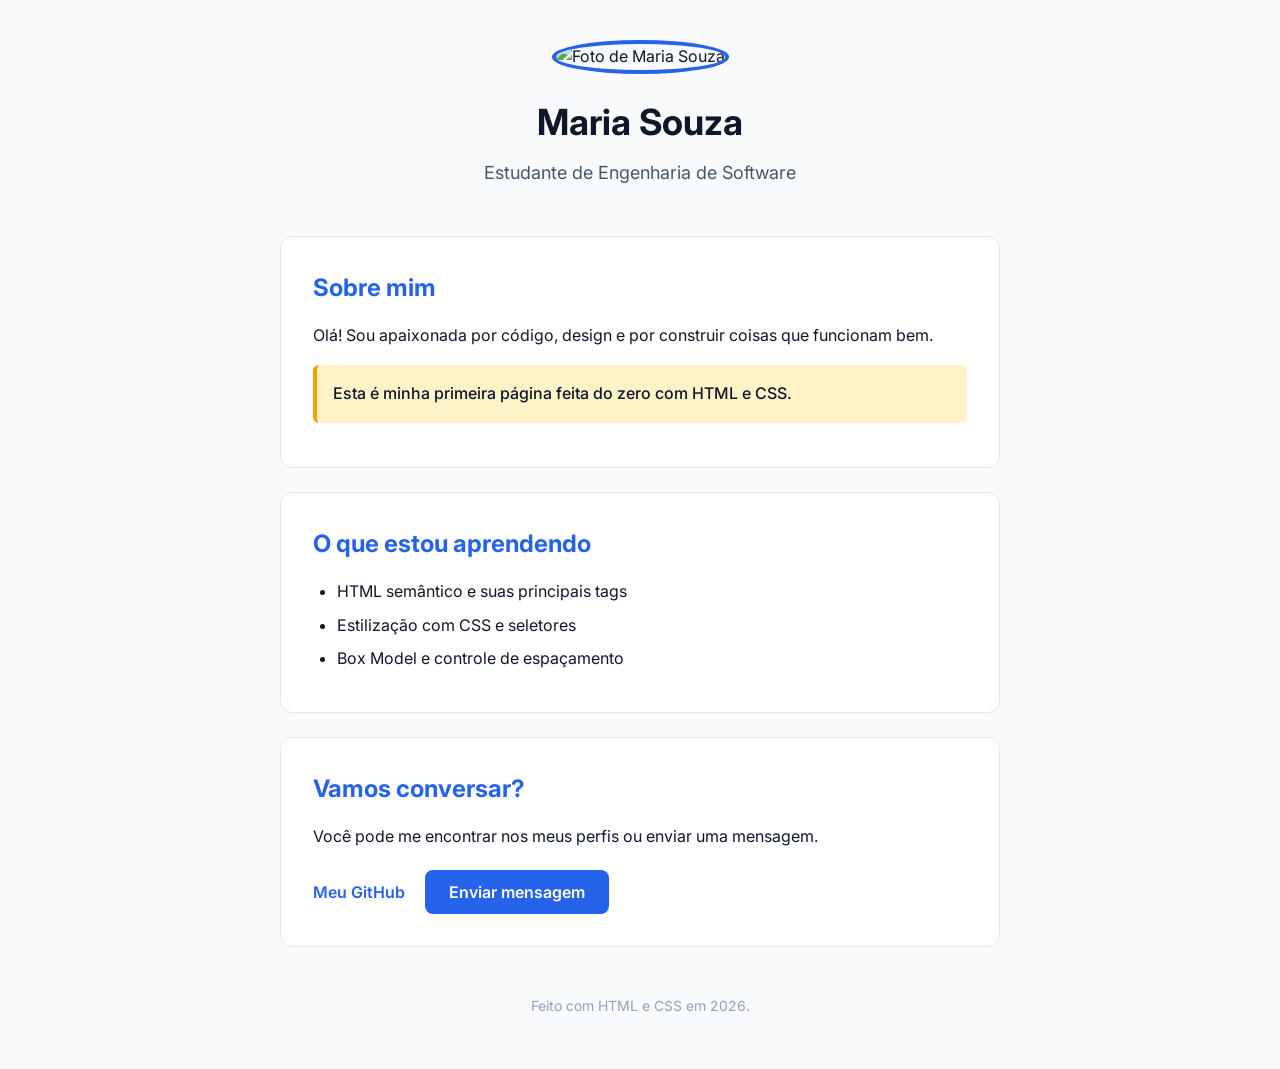
==== aula-03/index.html @ 96e099a7 "adiciona inicio aula 3" ====
<!doctype html>
<html lang="pt-BR">
  <head>
    <meta charset="UTF-8" />
    <title>Maria Souza · Sobre mim</title>
    <link rel="preconnect" href="https://fonts.googleapis.com" />
    <link rel="preconnect" href="https://fonts.gstatic.com" crossorigin />
    <link
      href="https://fonts.googleapis.com/css2?family=Inter:wght@400;500;600;700&display=swap"
      rel="stylesheet"
    />
    <style>
      /* ===== Reset universal ===== */
      /* Zera margens e paddings padrão do navegador
       e padroniza o cálculo de tamanho dos elementos */
      * {
        margin: 0;
        padding: 0;
        box-sizing: border-box;
      }

      /* ===== Base do documento ===== */
      body {
        font-family: 'Inter', system-ui, sans-serif;
        background: #f8fafc;
        color: #0f172a;
        padding: 40px 20px;
        line-height: 1.6;
      }

      /* ===== Cabeçalho centralizado ===== */
      header {
        text-align: center;
        margin-bottom: 48px;
      }

      header img {
        width: 140px;
        height: 140px;
        border-radius: 50%;
        border: 4px solid #2563eb;
        margin-bottom: 20px;
        object-fit: cover;
      }

      h1 {
        font-size: 36px;
        margin-bottom: 8px;
      }

      .cargo {
        color: #475569;
        font-size: 18px;
      }

      /* ===== Conteúdo principal centralizado ===== */
      main {
        max-width: 720px;
        margin: 0 auto;
      }

      /* ===== Cada bloco vira um card ===== */
      section {
        background: white;
        padding: 32px;
        border: 1px solid #e2e8f0;
        border-radius: 12px;
        margin-bottom: 24px;
      }

      h2 {
        font-size: 24px;
        color: #2563eb;
        margin-bottom: 16px;
      }

      p {
        margin-bottom: 12px;
      }

      /* ===== Parágrafo destacado ===== */
      .destaque {
        background: #fef3c7;
        padding: 16px;
        border-left: 4px solid #f59e0b;
        border-radius: 6px;
        font-weight: 500;
        margin-top: 16px;
      }

      /* ===== Lista ===== */
      ul {
        padding-left: 24px;
      }

      ul li {
        margin-bottom: 8px;
      }

      /* ===== Link ===== */
      a {
        color: #2563eb;
        text-decoration: none;
        font-weight: 600;
        display: inline-block;
        margin-right: 16px;
        margin-top: 8px;
      }

      a:hover {
        text-decoration: underline;
      }

      /* ===== Botão ===== */
      button {
        background: #2563eb;
        color: white;
        border: none;
        padding: 12px 24px;
        font-size: 16px;
        border-radius: 8px;
        cursor: pointer;
        font-family: inherit;
        font-weight: 600;
        margin-top: 8px;
      }

      button:hover {
        background: #1d4ed8;
      }

      /* ===== Rodapé ===== */
      footer {
        text-align: center;
        margin-top: 48px;
        color: #94a3b8;
        font-size: 14px;
      }
    </style>
  </head>
  <body>
    <header>
      <img
        src="https://ui-avatars.com/api/?name=Maria+Souza&background=2563eb&color=ffffff&size=280&bold=true&font-size=0.4"
        alt="Foto de Maria Souza"
      />
      <h1>Maria Souza</h1>
      <p class="cargo">Estudante de Engenharia de Software</p>
    </header>

    <main>
      <section>
        <h2>Sobre mim</h2>
        <p>
          Olá! Sou apaixonada por código, design e por construir coisas que
          funcionam bem.
        </p>
        <p class="destaque">
          Esta é minha primeira página feita do zero com HTML e CSS.
        </p>
      </section>

      <section>
        <h2>O que estou aprendendo</h2>
        <ul>
          <li>HTML semântico e suas principais tags</li>
          <li>Estilização com CSS e seletores</li>
          <li>Box Model e controle de espaçamento</li>
        </ul>
      </section>

      <section>
        <h2>Vamos conversar?</h2>
        <p>Você pode me encontrar nos meus perfis ou enviar uma mensagem.</p>
        <a href="https://github.com/maria">Meu GitHub</a>
        <button>Enviar mensagem</button>
      </section>
    </main>

    <footer>
      <p>Feito com HTML e CSS em 2026.</p>
    </footer>
  </body>
</html>
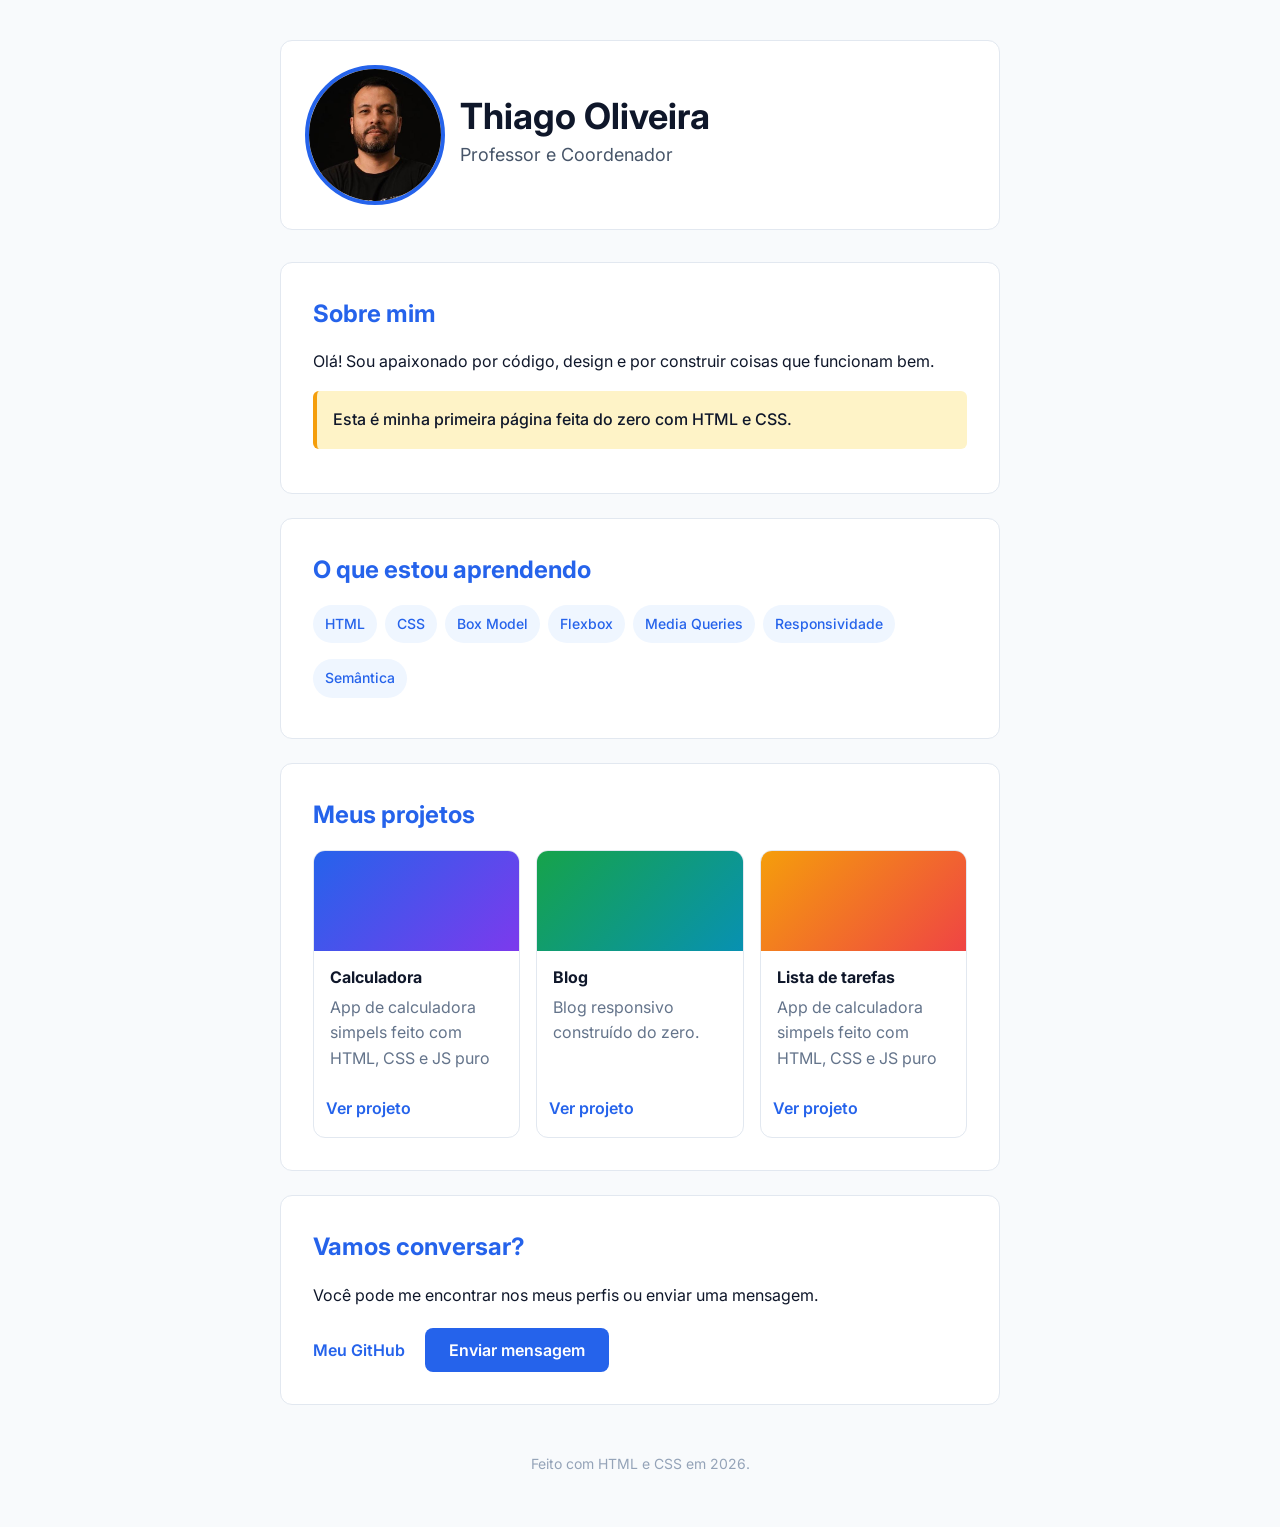
==== commit b5a116c8: "adiciona final aula 3" ====
--- a/aula-03/index.html
+++ b/aula-03/index.html
@@ -2,157 +2,29 @@
 <html lang="pt-BR">
   <head>
     <meta charset="UTF-8" />
-    <title>Maria Souza · Sobre mim</title>
+    <title>Thiago Oliveira · Sobre mim</title>
     <link rel="preconnect" href="https://fonts.googleapis.com" />
     <link rel="preconnect" href="https://fonts.gstatic.com" crossorigin />
     <link
       href="https://fonts.googleapis.com/css2?family=Inter:wght@400;500;600;700&display=swap"
       rel="stylesheet"
     />
-    <style>
-      /* ===== Reset universal ===== */
-      /* Zera margens e paddings padrão do navegador
-       e padroniza o cálculo de tamanho dos elementos */
-      * {
-        margin: 0;
-        padding: 0;
-        box-sizing: border-box;
-      }
-
-      /* ===== Base do documento ===== */
-      body {
-        font-family: 'Inter', system-ui, sans-serif;
-        background: #f8fafc;
-        color: #0f172a;
-        padding: 40px 20px;
-        line-height: 1.6;
-      }
-
-      /* ===== Cabeçalho centralizado ===== */
-      header {
-        text-align: center;
-        margin-bottom: 48px;
-      }
-
-      header img {
-        width: 140px;
-        height: 140px;
-        border-radius: 50%;
-        border: 4px solid #2563eb;
-        margin-bottom: 20px;
-        object-fit: cover;
-      }
-
-      h1 {
-        font-size: 36px;
-        margin-bottom: 8px;
-      }
-
-      .cargo {
-        color: #475569;
-        font-size: 18px;
-      }
-
-      /* ===== Conteúdo principal centralizado ===== */
-      main {
-        max-width: 720px;
-        margin: 0 auto;
-      }
-
-      /* ===== Cada bloco vira um card ===== */
-      section {
-        background: white;
-        padding: 32px;
-        border: 1px solid #e2e8f0;
-        border-radius: 12px;
-        margin-bottom: 24px;
-      }
-
-      h2 {
-        font-size: 24px;
-        color: #2563eb;
-        margin-bottom: 16px;
-      }
-
-      p {
-        margin-bottom: 12px;
-      }
-
-      /* ===== Parágrafo destacado ===== */
-      .destaque {
-        background: #fef3c7;
-        padding: 16px;
-        border-left: 4px solid #f59e0b;
-        border-radius: 6px;
-        font-weight: 500;
-        margin-top: 16px;
-      }
-
-      /* ===== Lista ===== */
-      ul {
-        padding-left: 24px;
-      }
-
-      ul li {
-        margin-bottom: 8px;
-      }
-
-      /* ===== Link ===== */
-      a {
-        color: #2563eb;
-        text-decoration: none;
-        font-weight: 600;
-        display: inline-block;
-        margin-right: 16px;
-        margin-top: 8px;
-      }
-
-      a:hover {
-        text-decoration: underline;
-      }
-
-      /* ===== Botão ===== */
-      button {
-        background: #2563eb;
-        color: white;
-        border: none;
-        padding: 12px 24px;
-        font-size: 16px;
-        border-radius: 8px;
-        cursor: pointer;
-        font-family: inherit;
-        font-weight: 600;
-        margin-top: 8px;
-      }
-
-      button:hover {
-        background: #1d4ed8;
-      }
-
-      /* ===== Rodapé ===== */
-      footer {
-        text-align: center;
-        margin-top: 48px;
-        color: #94a3b8;
-        font-size: 14px;
-      }
-    </style>
+    <link rel="stylesheet" href="./estilo.css" />
   </head>
   <body>
     <header>
-      <img
-        src="https://ui-avatars.com/api/?name=Maria+Souza&background=2563eb&color=ffffff&size=280&bold=true&font-size=0.4"
-        alt="Foto de Maria Souza"
-      />
-      <h1>Maria Souza</h1>
-      <p class="cargo">Estudante de Engenharia de Software</p>
+      <img src="./images/thiago.jpeg" alt="Foto de Thiago Oliveira" />
+      <div>
+        <h1>Thiago Oliveira</h1>
+        <p class="cargo">Professor e Coordenador</p>
+      </div>
     </header>
 
     <main>
       <section>
         <h2>Sobre mim</h2>
         <p>
-          Olá! Sou apaixonada por código, design e por construir coisas que
+          Olá! Sou apaixonado por código, design e por construir coisas que
           funcionam bem.
         </p>
         <p class="destaque">
@@ -160,19 +32,49 @@
         </p>
       </section>
 
-      <section>
+      <section class="skills">
         <h2>O que estou aprendendo</h2>
         <ul>
-          <li>HTML semântico e suas principais tags</li>
-          <li>Estilização com CSS e seletores</li>
-          <li>Box Model e controle de espaçamento</li>
+          <li>HTML</li>
+          <li>CSS</li>
+          <li>Box Model</li>
+          <li>Flexbox</li>
+          <li>Media Queries</li>
+          <li>Responsividade</li>
+          <li>Semântica</li>
         </ul>
+      </section>
+
+      <section>
+        <h2>Meus projetos</h2>
+        <div class="projetos">
+          <article>
+            <div class="projeto-imagem projeto-1"></div>
+            <h3>Calculadora</h3>
+            <p>App de calculadora simpels feito com HTML, CSS e JS puro</p>
+            <a href="#">Ver projeto</a>
+          </article>
+
+          <article>
+            <div class="projeto-imagem projeto-2"></div>
+            <h3>Blog</h3>
+            <p>Blog responsivo construído do zero.</p>
+            <a href="#">Ver projeto</a>
+          </article>
+
+          <article>
+            <div class="projeto-imagem projeto-3"></div>
+            <h3>Lista de tarefas</h3>
+            <p>App de calculadora simpels feito com HTML, CSS e JS puro</p>
+            <a href="#">Ver projeto</a>
+          </article>
+        </div>
       </section>
 
       <section>
         <h2>Vamos conversar?</h2>
         <p>Você pode me encontrar nos meus perfis ou enviar uma mensagem.</p>
-        <a href="https://github.com/maria">Meu GitHub</a>
+        <a href="https://github.com/thiagobraddock">Meu GitHub</a>
         <button>Enviar mensagem</button>
       </section>
     </main>
--- a/aula-03/estilo.css
+++ b/aula-03/estilo.css
@@ -0,0 +1,209 @@
+/* ===== Reset universal ===== */
+/* Zera margens e paddings padrão do navegador
+       e padroniza o cálculo de tamanho dos elementos */
+* {
+  margin: 0;
+  padding: 0;
+  box-sizing: border-box;
+}
+
+/* ===== Base do documento ===== */
+body {
+  font-family: 'Inter', system-ui, sans-serif;
+  background: #f8fafc;
+  color: #0f172a;
+  padding: 40px 20px;
+  line-height: 1.6;
+}
+
+/* ===== Cabeçalho centralizado ===== */
+header {
+  display: flex;
+  align-items: center;
+  gap: 15px;
+  background-color: white;
+  border: 1px solid #e2e8f0;
+  border-radius: 12px;
+  max-width: 720px;
+  margin: 0 auto 32px auto;
+  /* top right bottom left */
+  padding: 24px;
+}
+
+header h1 {
+  margin-bottom: -4px;
+}
+
+header img {
+  width: 140px; /*largura*/
+  height: 140px; /*altura */
+  border-radius: 50%;
+  border: 4px solid #2563eb;
+  object-fit: cover;
+}
+
+h1 {
+  font-size: 36px;
+  margin-bottom: 8px;
+}
+
+.cargo {
+  color: #475569;
+  font-size: 18px;
+}
+
+/* ===== Conteúdo principal centralizado ===== */
+main {
+  max-width: 720px;
+  margin: 0 auto;
+}
+
+/* ===== Cada bloco vira um card ===== */
+section {
+  background: white;
+  padding: 32px;
+  border: 1px solid #e2e8f0;
+  border-radius: 12px;
+  margin-bottom: 24px;
+}
+
+h2 {
+  font-size: 24px;
+  color: #2563eb;
+  margin-bottom: 16px;
+}
+
+p {
+  margin-bottom: 12px;
+}
+
+/* ===== Parágrafo destacado ===== */
+.destaque {
+  background: #fef3c7;
+  padding: 16px;
+  border-left: 4px solid #f59e0b;
+  border-radius: 6px;
+  font-weight: 500;
+  margin-top: 16px;
+}
+
+/* ===== Lista ===== */
+ul {
+  padding-left: 24px;
+}
+
+ul li {
+  margin-bottom: 8px;
+}
+
+/* ===== Link ===== */
+a {
+  color: #2563eb;
+  text-decoration: none;
+  font-weight: 600;
+  display: inline-block;
+  margin-right: 16px;
+  margin-top: 8px;
+}
+
+a:hover {
+  text-decoration: underline;
+}
+
+/* ===== Botão ===== */
+button {
+  background: #2563eb;
+  color: white;
+  border: none;
+  padding: 12px 24px;
+  font-size: 16px;
+  border-radius: 8px;
+  cursor: pointer;
+  font-family: inherit;
+  font-weight: 600;
+  margin-top: 8px;
+}
+
+button:hover {
+  background: #1d4ed8;
+}
+
+/* ===== Rodapé ===== */
+footer {
+  text-align: center;
+  margin-top: 48px;
+  color: #94a3b8;
+  font-size: 14px;
+}
+
+/* SKILLS */
+.skills ul {
+  display: flex;
+  list-style-type: none;
+  gap: 8px;
+  flex-wrap: wrap;
+  padding: 0;
+  /* responsavel por "quebrar"a linha qdo não existe mais espaço */
+}
+
+.skills ul li {
+  background-color: #eff6ff;
+  color: #2563eb;
+  padding: 8px 12px;
+  border-radius: 999px;
+  font-size: 14px;
+  font-weight: 500;
+}
+
+.projetos {
+  display: flex;
+  gap: 16px;
+  flex-wrap: wrap;
+}
+
+.projetos article {
+  background: white;
+  flex: 1;
+  min-width: 180px;
+  border: 1px solid #e2e8f0;
+  border-radius: 12px;
+  display: flex;
+  flex-direction: column;
+  overflow: hidden;
+}
+
+.projetos .projeto-imagem {
+  height: 100px;
+}
+
+.projeto-1 {
+  background: linear-gradient(135deg, #2563eb, #7c3aed);
+}
+.projeto-2 {
+  background: linear-gradient(135deg, #16a34a, #0891b2);
+}
+.projeto-3 {
+  background: linear-gradient(135deg, #f59e0b, #ef4444);
+}
+
+.projetos article h3 {
+  font-size: 16px;
+  padding: 14px 16px 4px 16px;
+}
+
+.projetos article p {
+  padding: 0 16px;
+  color: #64748b;
+  flex-grow: 1;
+  /* fazer os p se "esticarem" e ficarem todos no mesmo tamanho */
+}
+
+.projetos article a {
+  margin: 12px 16px 16px 12px;
+  color: #2563eb;
+  text-decoration: none;
+  font-weight: 600;
+}
+.projetos article a:hover {
+  text-decoration: underline;
+}
